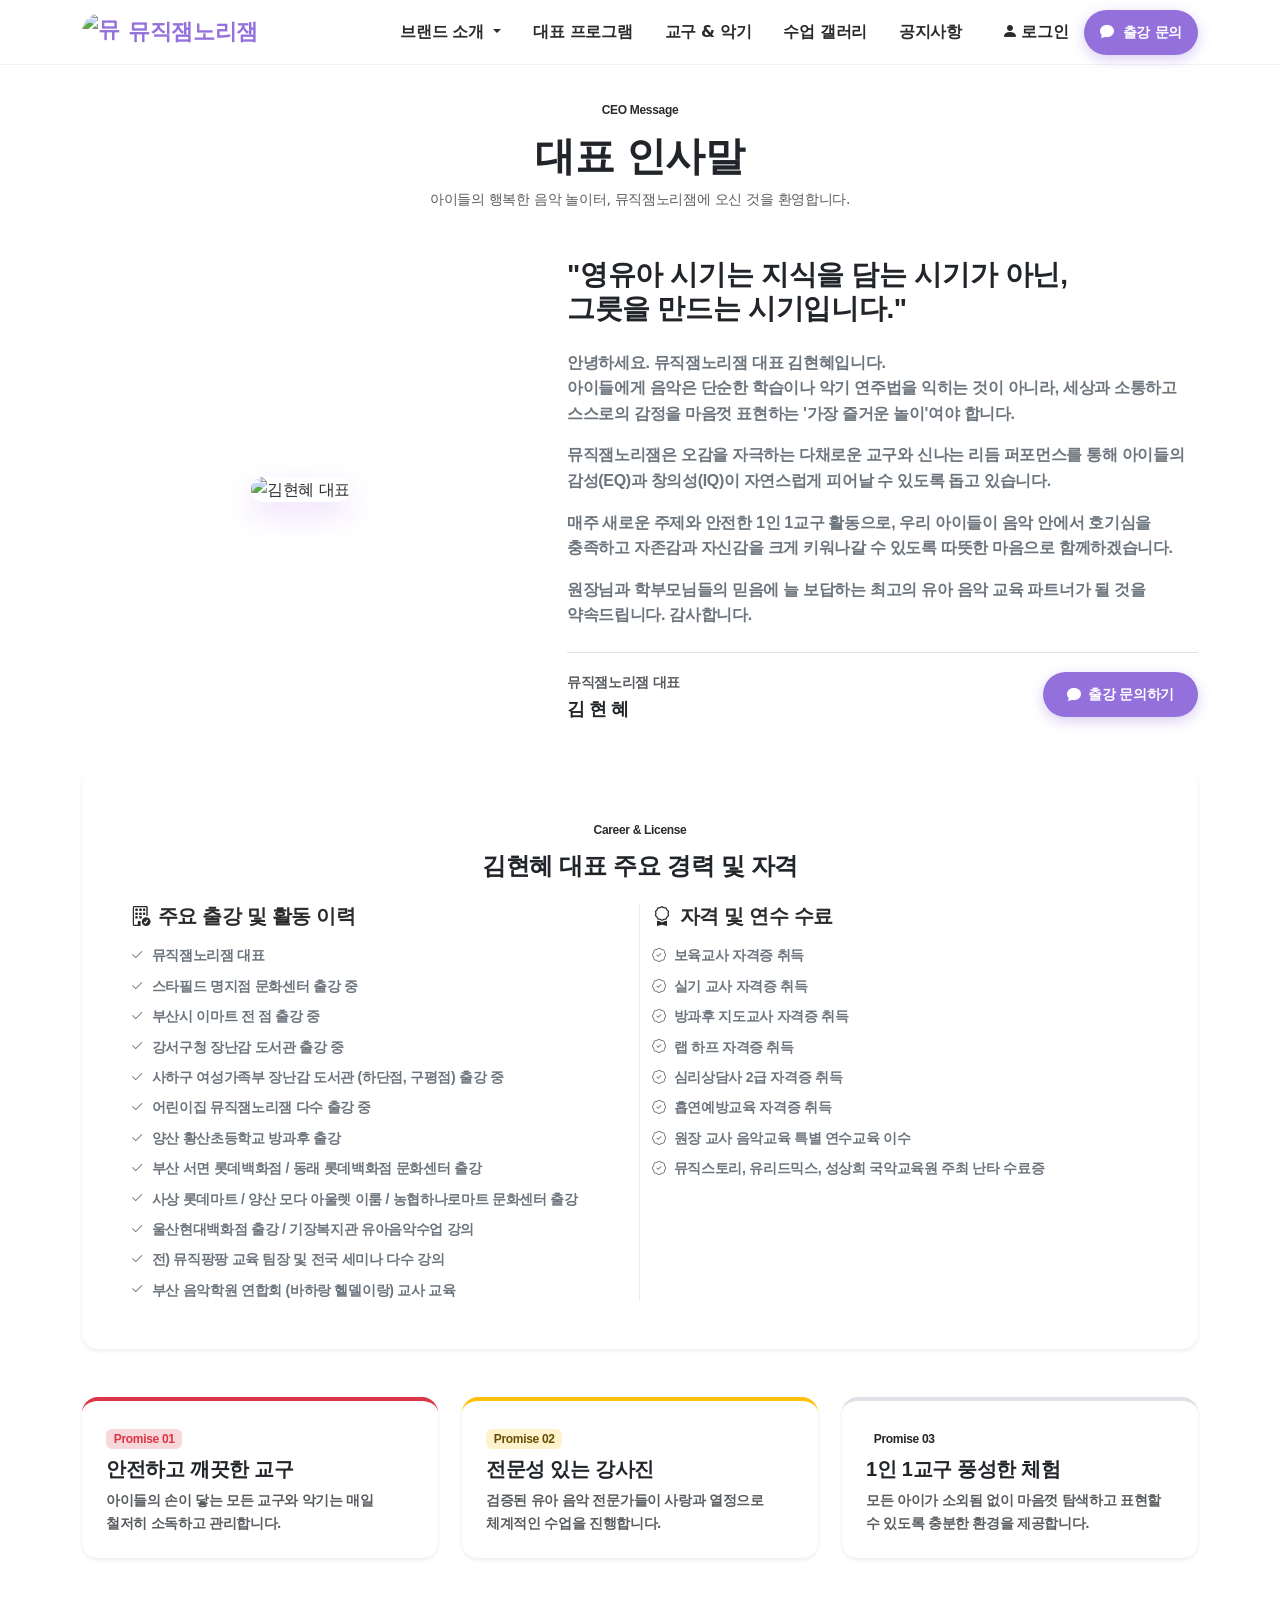
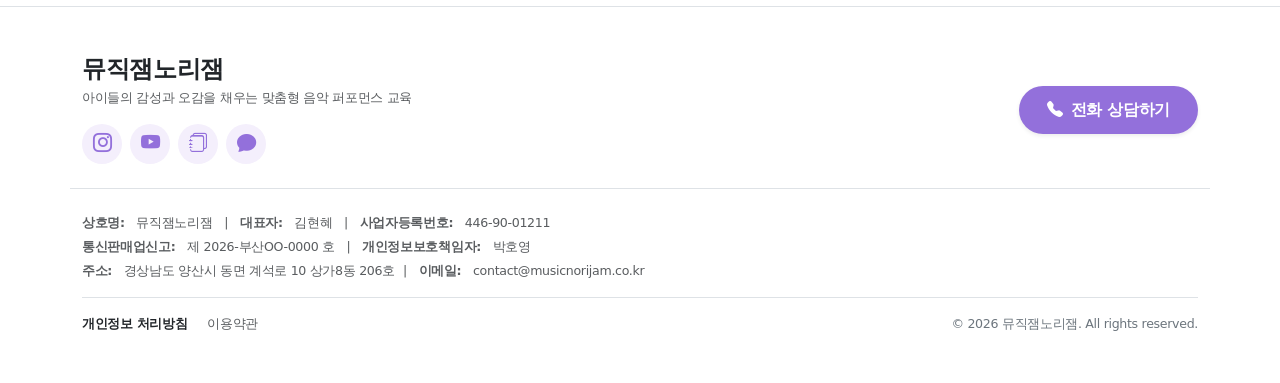
==== greeting.html @ dba06221 "Add files via upload" ====
<!DOCTYPE html>
<html lang="ko">

<head>
    <meta charset="UTF-8">
    <meta name="viewport" content="width=device-width, initial-scale=1.0">
    <title>대표 인사말 | 뮤직잼노리잼</title>
    <!-- include-head 모듈 호출용 -->
    <meta id="include-head">
    <style>
        /* 대표 프로필 사진 박스 스타일 */
        .profile-img-frame {
            width: 100%;
            max-width: 320px;
            height: 380px;
            border-radius: 24px;
            object-fit: cover;
            box-shadow: 0 12px 30px rgba(138, 43, 226, 0.15);
        }

        /* 서명 및 브랜딩 강조 */
        .ceo-signature {
            font-size: 1.1rem;
            color: #8a2be2;
        }

        .border-end-md {
            border-right: 1px solid #e9ecef;
        }

        @media (max-width: 767.98px) {
            .border-end-md {
                border-right: none;
                border-bottom: 1px solid #e9ecef;
                padding-bottom: 1.5rem;
                margin-bottom: 1.5rem;
            }
        }
    </style>
</head>

<body>
    <!-- 상단 헤더 모듈 -->
    <div id="include-header"></div>

    <main>
        <!-- 메인 콘텐츠 영역 (상단 헤더 잘림 방지) -->
        <section class="py-5 pt-5 mt-5" style="padding-top: 40px;">
            <div class="container">

                <!-- 1. 페이지 헤딩 -->
                <div class="text-center mb-5">
                    <span class="badge bg-purple-soft text-purple mb-2 px-3 py-2 rounded-pill font-round">CEO
                        Message</span>
                    <h2 class="font-round fw-bold text-dark display-6">대표 인사말</h2>
                    <p class="text-muted small">아이들의 행복한 음악 놀이터, 뮤직잼노리잼에 오신 것을 환영합니다.</p>
                </div>

                <!-- 2. 대표 인사말 메인 섹션 -->
                <div class="row align-items-center g-5 mb-5">

                    <!-- 좌측: 대표 프로필 사진 영역 -->
                    <div class="col-lg-5 text-center">
                        <div class="position-relative d-inline-block">
                            <!-- 실물 사진 넣을 장소 (assets/images/ceo.jpg) -->
                            <img src="https://via.placeholder.com/320x380/f3e8ff/8a2be2?text=Kim+Hyun+Hye" alt="김현혜 대표"
                                class="profile-img-frame img-fluid">
                        </div>
                    </div>

                    <!-- 우측: 인사말 본문 -->
                    <div class="col-lg-7">
                        <div class="font-round">
                            <h3 class="fw-bold text-dark mb-4 leading-relaxed">
                                "영유아 시기는 지식을 담는 시기가 아닌,<br>
                                <span class="text-purple">그릇을 만드는 시기</span>입니다."
                            </h3>

                            <div class="text-secondary leading-relaxed space-y-3 mb-4">
                                <p>
                                    안녕하세요. 뮤직잼노리잼 대표 김현혜입니다.<br>
                                    아이들에게 음악은 단순한 학습이나 악기 연주법을 익히는 것이 아니라, 세상과 소통하고 스스로의 감정을 마음껏 표현하는 <strong>'가장 즐거운
                                        놀이'</strong>여야 합니다.
                                </p>
                                <p>
                                    뮤직잼노리잼은 오감을 자극하는 다채로운 교구와 신나는 리듬 퍼포먼스를 통해 아이들의 감성(EQ)과 창의성(IQ)이 자연스럽게 피어날 수 있도록 돕고
                                    있습니다.
                                </p>
                                <p>
                                    매주 새로운 주제와 안전한 1인 1교구 활동으로, 우리 아이들이 음악 안에서 호기심을 충족하고 자존감과 자신감을 크게 키워나갈 수 있도록 따뜻한
                                    마음으로 함께하겠습니다.
                                </p>
                                <p>
                                    원장님과 학부모님들의 믿음에 늘 보답하는 최고의 유아 음악 교육 파트너가 될 것을 약속드립니다. 감사합니다.
                                </p>
                            </div>

                            <!-- 대표 서명 -->
                            <div class="pt-3 border-top d-flex align-items-center justify-content-between">
                                <div>
                                    <span class="text-muted small">뮤직잼노리잼 대표</span>
                                    <h5 class="fw-bold text-dark mb-0 mt-1 ceo-signature">김 현 혜</h5>
                                </div>
                                <a href="index.html#contact" class="btn btn-purple rounded-pill px-4 btn-sm">
                                    <i class="bi bi-chat-fill me-1"></i> 출강 문의하기
                                </a>
                            </div>

                        </div>
                    </div>

                </div>

                <!-- 3. 대표 주요 경력 및 자격 사항 섹션 (정리본 반영) -->
                <div class="card border-0 shadow-sm rounded-4 p-4 p-md-5 mb-5 bg-white">
                    <div class="text-center mb-4">
                        <span class="badge bg-purple-soft text-purple mb-2 px-3 py-2 rounded-pill font-round">Career &
                            License</span>
                        <h4 class="font-round fw-bold text-dark mb-0">김현혜 대표 주요 경력 및 자격</h4>
                    </div>

                    <div class="row g-4 font-round">
                        <!-- 1. 주요 출강 및 강의 경력 -->
                        <div class="col-md-6 border-end-md">
                            <h5 class="fw-bold text-purple mb-3 d-flex align-items-center">
                                <i class="bi bi-building-check me-2"></i> 주요 출강 및 활동 이력
                            </h5>
                            <ul class="list-unstyled text-secondary small space-y-2 mb-0">
                                <li class="mb-2"><i class="bi bi-check2 text-purple me-2"></i><strong>뮤직잼노리잼
                                        대표</strong> </li>
                                <li class="mb-2"><i class="bi bi-check2 text-purple me-2"></i>스타필드 명지점 문화센터 출강 중</li>
                                <li class="mb-2"><i class="bi bi-check2 text-purple me-2"></i>부산시 이마트 전 점 출강 중
                                </li>
                                <li class="mb-2"><i class="bi bi-check2 text-purple me-2"></i>강서구청 장난감 도서관 출강 중
                                </li>
                                <li class="mb-2"><i class="bi bi-check2 text-purple me-2"></i>사하구 여성가족부 장난감 도서관 (하단점,
                                    구평점) 출강 중 </li>
                                <li class="mb-2"><i class="bi bi-check2 text-purple me-2"></i>어린이집 뮤직잼노리잼 다수 출강 중</li>
                                <li class="mb-2"><i class="bi bi-check2 text-purple me-2"></i>양산 황산초등학교 방과후 출강</li>
                                <li class="mb-2"><i class="bi bi-check2 text-purple me-2"></i>부산 서면 롯데백화점 / 동래 롯데백화점 문화센터
                                    출강 </li>
                                <li class="mb-2"><i class="bi bi-check2 text-purple me-2"></i>사상 롯데마트 / 양산 모다 아울렛 이룸 /
                                    농협하나로마트 문화센터 출강 </li>
                                <li class="mb-2"><i class="bi bi-check2 text-purple me-2"></i>울산현대백화점 출강 / 기장복지관 유아음악수업
                                    강의 </li>
                                <li class="mb-2"><i class="bi bi-check2 text-purple me-2"></i>전) 뮤직팡팡 교육 팀장 및 전국 세미나 다수
                                    강의 </li>
                                <li><i class="bi bi-check2 text-purple me-2"></i>부산 음악학원 연합회 (바하랑 헬델이랑) 교사 교육
                                </li>
                            </ul>
                        </div>

                        <!-- 2. 자격증 및 연수/수료 이력 -->
                        <div class="col-md-6">
                            <h5 class="fw-bold text-purple mb-3 d-flex align-items-center">
                                <i class="bi bi-award me-2"></i> 자격 및 연수 수료
                            </h5>
                            <ul class="list-unstyled text-secondary small space-y-2 mb-0">
                                <li class="mb-2"><i class="bi bi-patch-check text-purple me-2"></i>보육교사 자격증 취득
                                </li>
                                <li class="mb-2"><i class="bi bi-patch-check text-purple me-2"></i>실기 교사 자격증 취득
                                </li>
                                <li class="mb-2"><i class="bi bi-patch-check text-purple me-2"></i>방과후 지도교사 자격증 취득</li>
                                <li class="mb-2"><i class="bi bi-patch-check text-purple me-2"></i>랩 하프 자격증 취득
                                </li>
                                <li class="mb-2"><i class="bi bi-patch-check text-purple me-2"></i>심리상담사 2급 자격증 취득</li>
                                <li class="mb-2"><i class="bi bi-patch-check text-purple me-2"></i>흡연예방교육 자격증 취득</li>
                                <li class="mb-2"><i class="bi bi-patch-check text-purple me-2"></i>원장 교사 음악교육 특별 연수교육
                                    이수 </li>
                                <li><i class="bi bi-patch-check text-purple me-2"></i>뮤직스토리, 유리드믹스, 성상희 국악교육원 주최 난타
                                    수료증 </li>
                            </ul>
                        </div>
                    </div>
                </div>

                <!-- 4. 하단 3가지 약속 카드 -->
                <div class="row g-4">
                    <div class="col-md-4">
                        <div
                            class="p-4 rounded-4 bg-white shadow-sm border-top border-4 border-danger h-100 font-round">
                            <span class="badge bg-danger-subtle text-danger mb-2">Promise 01</span>
                            <h5 class="fw-bold text-dark mb-2">안전하고 깨끗한 교구</h5>
                            <p class="text-muted small mb-0">아이들의 손이 닿는 모든 교구와 악기는 매일 철저히 소독하고 관리합니다.</p>
                        </div>
                    </div>
                    <div class="col-md-4">
                        <div
                            class="p-4 rounded-4 bg-white shadow-sm border-top border-4 border-warning h-100 font-round">
                            <span class="badge bg-warning-subtle text-warning-emphasis mb-2">Promise 02</span>
                            <h5 class="fw-bold text-dark mb-2">전문성 있는 강사진</h5>
                            <p class="text-muted small mb-0">검증된 유아 음악 전문가들이 사랑과 열정으로 체계적인 수업을 진행합니다.</p>
                        </div>
                    </div>
                    <div class="col-md-4">
                        <div
                            class="p-4 rounded-4 bg-white shadow-sm border-top border-4 border-purple h-100 font-round">
                            <span class="badge bg-purple-soft text-dark mb-2">Promise 03</span>
                            <h5 class="fw-bold text-dark mb-2">1인 1교구 풍성한 체험</h5>
                            <p class="text-muted small mb-0">모든 아이가 소외됨 없이 마음껏 탐색하고 표현할 수 있도록 충분한 환경을 제공합니다.</p>
                        </div>
                    </div>
                </div>

            </div>
        </section>
    </main>

    <!-- 하단 푸터 모듈 -->
    <div id="include-footer"></div>

    <!-- 모듈 로드 스크립트 -->
    <script>
        async function loadHTML(elementId, filePath) {
            try {
                const response = await fetch(filePath);
                if (!response.ok) {
                    throw new Error(`HTTP error! status: ${response.status}`);
                }
                const data = await response.text();
                document.getElementById(elementId).innerHTML = data;
            } catch (error) {
                console.error('Error loading HTML:', error);
            }
        }

        loadHTML('include-header', 'includes/header.html');
        loadHTML('include-footer', 'includes/footer.html');
        loadHTML('include-head', 'includes/head.html');
    </script>

    <!-- Bootstrap 5 JS Bundle -->
    <script src="https://cdn.jsdelivr.net/npm/bootstrap@5.3.0/dist/js/bootstrap.bundle.min.js"></script>
</body>

</html>
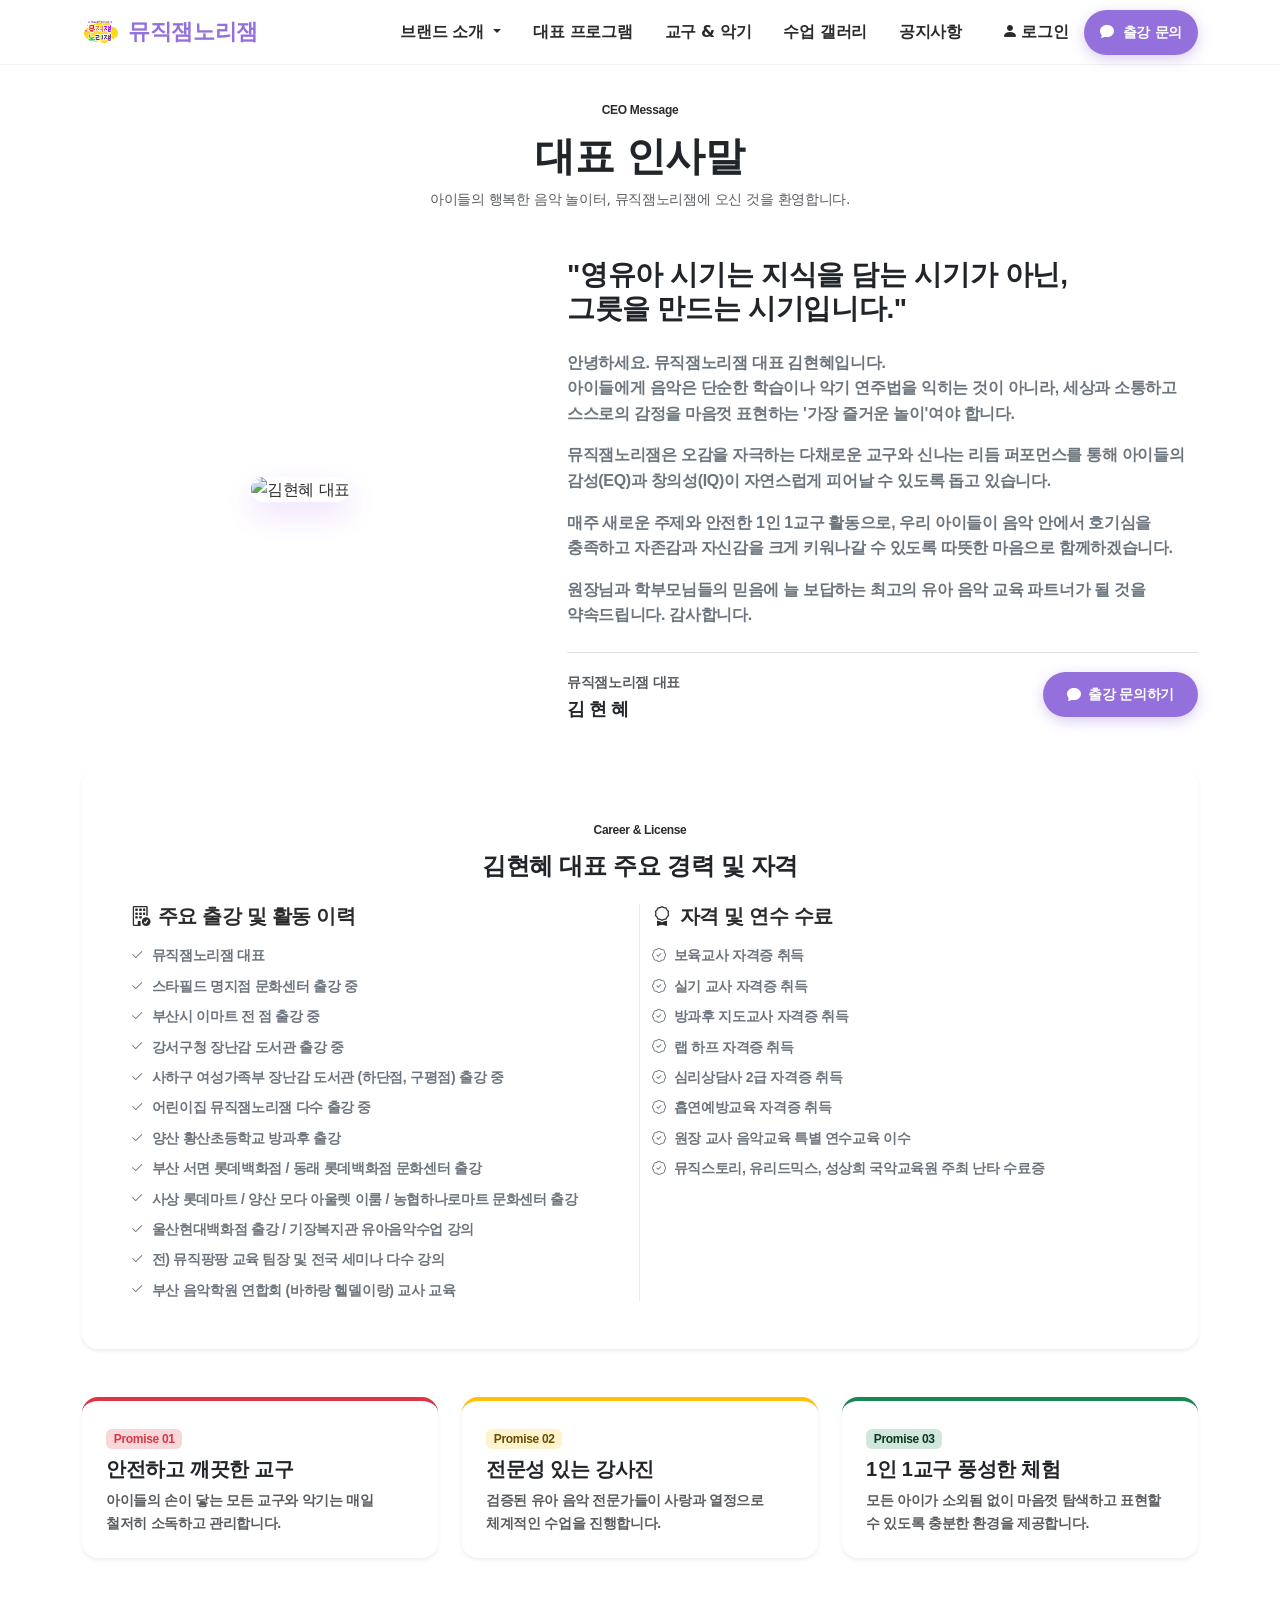
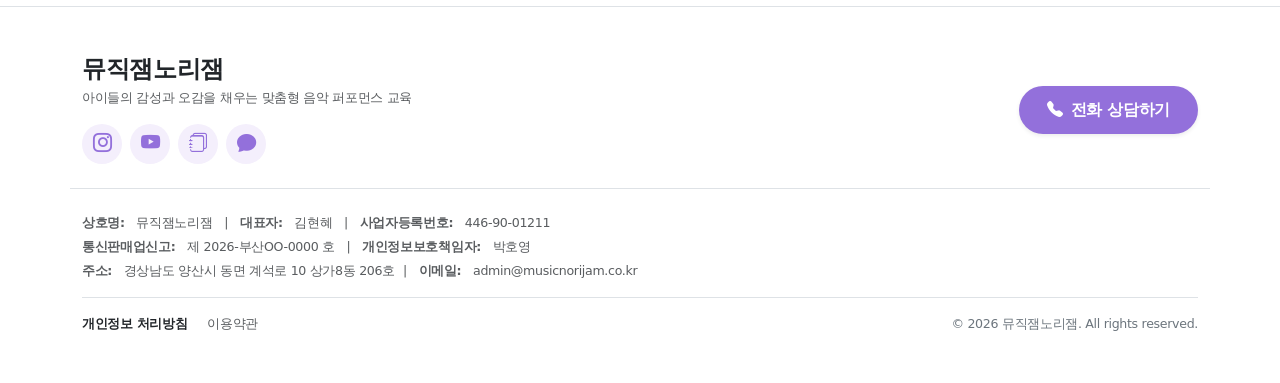
==== commit d9868f1a: "Add files via upload" ====
--- a/greeting.html
+++ b/greeting.html
@@ -63,7 +63,7 @@
                     <div class="col-lg-5 text-center">
                         <div class="position-relative d-inline-block">
                             <!-- 실물 사진 넣을 장소 (assets/images/ceo.jpg) -->
-                            <img src="https://via.placeholder.com/320x380/f3e8ff/8a2be2?text=Kim+Hyun+Hye" alt="김현혜 대표"
+                            <img src="assets/images/team/ceo.jpg" alt="김현혜 대표"
                                 class="profile-img-frame img-fluid">
                         </div>
                     </div>
@@ -194,8 +194,8 @@
                     </div>
                     <div class="col-md-4">
                         <div
-                            class="p-4 rounded-4 bg-white shadow-sm border-top border-4 border-purple h-100 font-round">
-                            <span class="badge bg-purple-soft text-dark mb-2">Promise 03</span>
+                            class="p-4 rounded-4 bg-white shadow-sm border-top border-4 border-success h-100 font-round">
+                            <span class="badge bg-success-subtle text-success-emphasis mb-2">Promise 03</span>
                             <h5 class="fw-bold text-dark mb-2">1인 1교구 풍성한 체험</h5>
                             <p class="text-muted small mb-0">모든 아이가 소외됨 없이 마음껏 탐색하고 표현할 수 있도록 충분한 환경을 제공합니다.</p>
                         </div>
